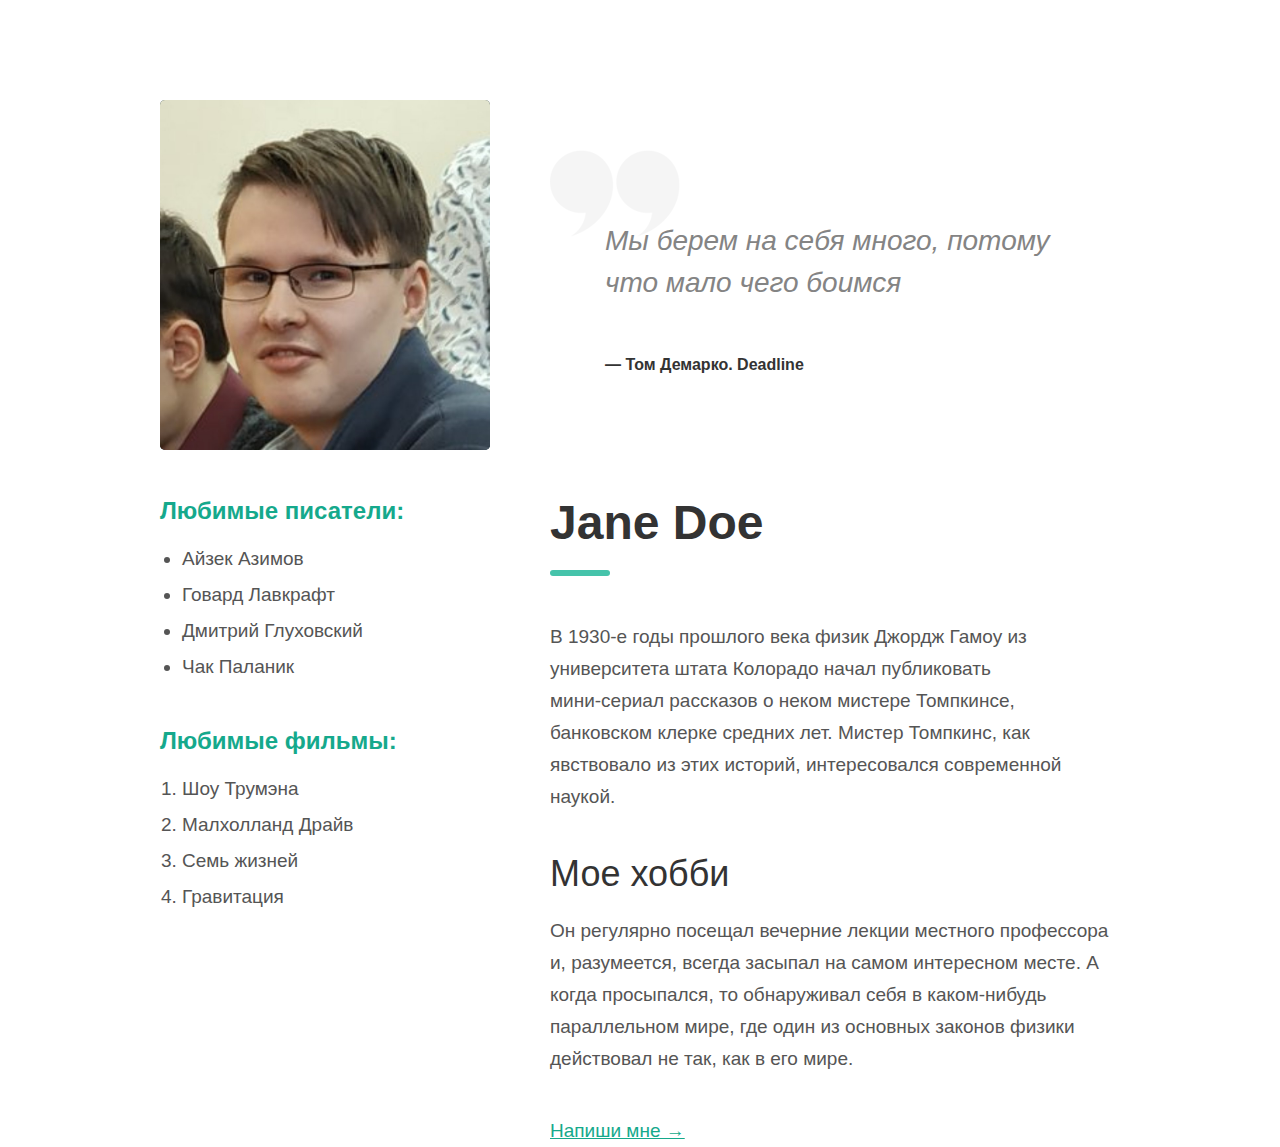
==== Lw5/index.html @ 7409f8b6 "Lw5" ====
<!DOCTYPE html>
<html lang="ru">
  <head>
    <title>index</title>
    <meta charset="utf-8">
    <link rel="stylesheet" href="css/styles.css">
  </head>
  <body>
    <div class="side-left">
      <div class="photo">
        <img alt="Ivan" src="images/ivan.jpg" class="photo">
      </div>
      <div>
        <h2>Любимые писатели:</h2>
        <ul>
          <li>Айзек Азимов</li>
          <li>Говард Лавкрафт</li>
          <li>Дмитрий Глуховский</li>
          <li>Чак Паланик</li>
        </ul>
        <h2>Любимые фильмы:</h2>
        <ol>
          <li>Шоу Трумэна</li>
          <li>Малхолланд Драйв</li>
          <li>Семь жизней</li>
          <li>Гравитация</li>
        </ol>
      </div>    
    </div>
    <div class="side-right">
      <div class="quotes-div">       
        <p class="quotes">
          <img alt="Quotes img" src="images/quotes.png" class="quotes-img">
          Мы берем на себя много, потому что мало чего боимся
        </p>
        <p class="copiright">
          — Том Демарко. Deadline
        </p>
      </div>
      <h1>Jane Doe</h1>
      <div class="line"></div>
      <p>
        В 1930-е годы прошлого века физик Джордж Гамоу из университета штата Колорадо начал публиковать<br> мини-сериал рассказов о неком мистере Томпкинсе, банковском клерке средних лет. Мистер Томпкинс, как явствовало из этих историй, интересовался современной наукой.   
      </p>
      <h1 class="special-title">Мое хобби</h1>
      <p>
        Он регулярно посещал вечерние лекции местного профессора и, разумеется, всегда засыпал на самом интересном месте. 
        А когда просыпался, то обнаруживал себя в каком-нибудь параллельном мире, где один из основных законов физики действовал не так, как в его мире. 
      </p>
      <a href="https://vk.com/mukiva">Напиши мне →</a>
    </div>
  </body>
</html>
---- Lw5/css/styles.css ----
html
{
    background: #fff
}

body
{
    margin: 0 auto;
    height: 1000px;
    width: 960px;
    background: #fff;
    padding: 100px 20px 0px 20px;
}

.side-left 
{
    float: left;
    max-width: 330px;
    margin: 0 60px 0 0;
}

.side-left div
{
     margin: 0 0 45px 0;    
}

.side-right
{
    margin: 50px 0 0 0;
    float: right;
    width: 570px;
}

.side-right > div
{
    margin-bottom: 45px;
}

h2
{
    color: #15a98c;
    font: 24px/32px sans-serif, arial;
    font-weight: 600;
    margin-bottom: -5px;    
}

.side-right > h1
{
  font-size: 48px;
  color: #333333;
  font-family: sans-serif;
  font-weight: 700;
  margin-bottom: 20px;
}

ul, ol
{
    width: 330px;
    margin-bottom: 40px;
    padding: 0 0 0 22px;
    color: #555555;
    font: 19px/36px georgia, arial;
}

.quotes
{
    max-width: 500px;
    font: 28px/42px georgia, arial;
    font-style: italic;
    color: #848484;
    padding: 70px 0 0 55px;
    position: relative;
}

.quotes-img
{
    position: absolute;
    left: 0;
    top: 0; 
}

.photo
{
    width: 330px;
    height: 350px;
    border-radius: 5px;
    background-color: #132d36;
}

.copiright
{
    color: #333333;
    padding: 0 0 0 55px;
    font: 16px/42px sans-serif, arial;
    font-weight: 600;
}

p
{
    margin: 0;
    margin-bottom: 40px; 
    color: #555555;
    font: 19px/32px Georgia, arial;
}

.line
{
   width: 60px;
   height: 6px;
   border-radius: 3px;
   background-color: #45c3aa;       
}

.quotes-div
{
    height: 300px;
}

.side-right > .special-title
{
    font-size: 36px;
    line-height: 42px;
    color: #333333;
    font-weight: 400;
}

a
{
    color: #15a98b;
    font: 19px/32px georgia, arial;
}
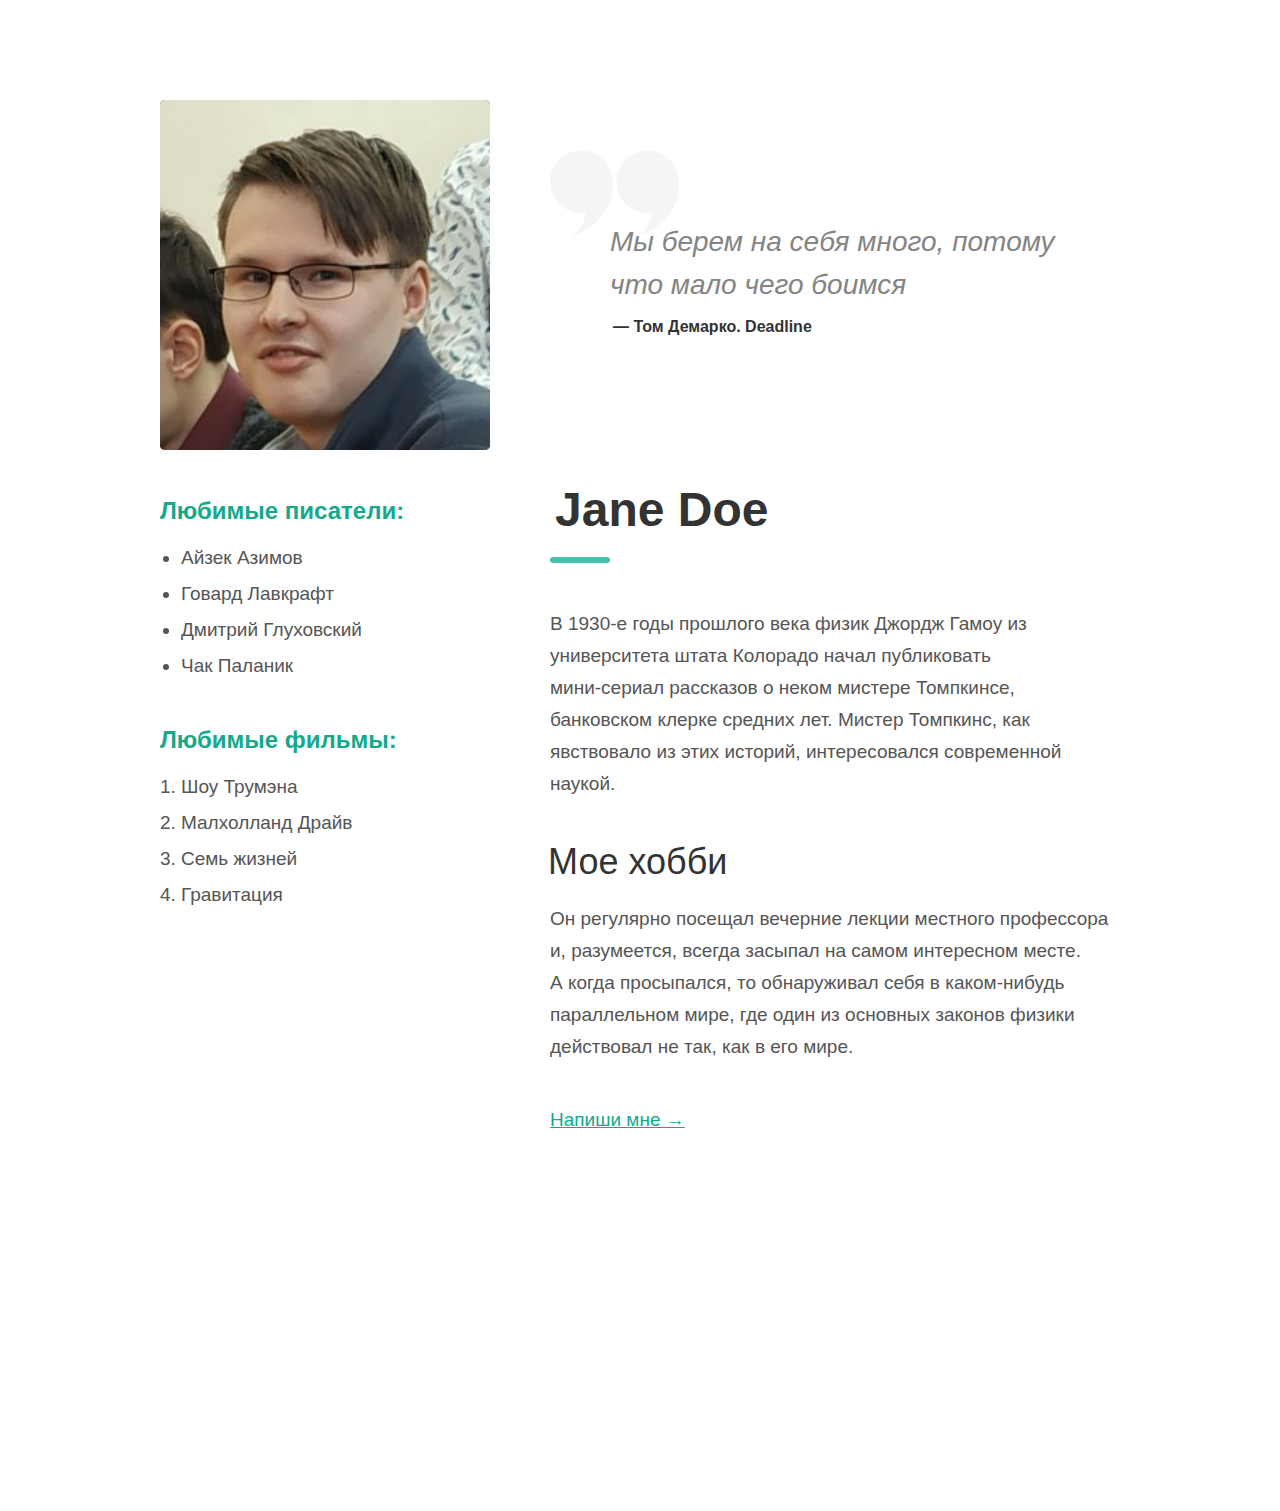
==== commit e514e953: "Lw5" ====
--- a/Lw5/index.html
+++ b/Lw5/index.html
@@ -4,13 +4,24 @@
     <title>index</title>
     <meta charset="utf-8">
     <link rel="stylesheet" href="css/styles.css">
+    <link rel="stylesheet" href="https://fonts.google.com/specimen/Open+Sans">
   </head>
   <body>
-    <div class="side-left">
+    <div class="head-info">
       <div class="photo">
         <img alt="Ivan" src="images/ivan.jpg" class="photo">
       </div>
-      <div>
+      <div class="quotes-div">       
+        <p class="quotes">
+        <img alt="Quotes img" src="images/quotes.png" class="quotes-img">
+          Мы берем на себя много, потому что мало чего боимся
+        </p>
+        <p class="copiright">
+          — Том Демарко. Deadline
+        </p>
+      </div>
+    </div>
+    <div class="side-left">
         <h2>Любимые писатели:</h2>
         <ul>
           <li>Айзек Азимов</li>
@@ -25,26 +36,16 @@
           <li>Семь жизней</li>
           <li>Гравитация</li>
         </ol>
-      </div>    
-    </div>
+    </div>    
     <div class="side-right">
-      <div class="quotes-div">       
-        <p class="quotes">
-          <img alt="Quotes img" src="images/quotes.png" class="quotes-img">
-          Мы берем на себя много, потому что мало чего боимся
-        </p>
-        <p class="copiright">
-          — Том Демарко. Deadline
-        </p>
-      </div>
       <h1>Jane Doe</h1>
-      <div class="line"></div>
+      <span></span>
       <p>
         В 1930-е годы прошлого века физик Джордж Гамоу из университета штата Колорадо начал публиковать<br> мини-сериал рассказов о неком мистере Томпкинсе, банковском клерке средних лет. Мистер Томпкинс, как явствовало из этих историй, интересовался современной наукой.   
       </p>
       <h1 class="special-title">Мое хобби</h1>
       <p>
-        Он регулярно посещал вечерние лекции местного профессора и, разумеется, всегда засыпал на самом интересном месте. 
+        Он регулярно посещал вечерние лекции местного профессора и, разумеется, всегда засыпал на самом интересном месте.<br> 
         А когда просыпался, то обнаруживал себя в каком-нибудь параллельном мире, где один из основных законов физики действовал не так, как в его мире. 
       </p>
       <a href="https://vk.com/mukiva">Напиши мне →</a>
--- a/Lw5/css/styles.css
+++ b/Lw5/css/styles.css
@@ -12,10 +12,21 @@
     padding: 100px 20px 0px 20px;
 }
 
-.side-left 
+.head-info
 {
+    display: flex;
+    flex-direction: row;
+    width: 100%;
+    height: 350px;
+    margin-bottom: 61px
+}
+.side-left
+{
+    display: flex;
+    flex-direction: column;
     float: left;
     max-width: 330px;
+    height: 100%;
     margin: 0 60px 0 0;
 }
 
@@ -26,7 +37,9 @@
 
 .side-right
 {
-    margin: 50px 0 0 0;
+    display: flex;
+    flex-direction: column;
+    margin: -29px 0 0 0;
     float: right;
     width: 570px;
 }
@@ -36,28 +49,35 @@
     margin-bottom: 45px;
 }
 
+.side-right > p
+{
+    margin: 0 0 41px 0;
+}
+
 h2
 {
     color: #15a98c;
-    font: 24px/32px sans-serif, arial;
+    font: 24px/0px Open Sans, arial;
     font-weight: 600;
-    margin-bottom: -5px;    
+    margin: 0 0 10px 0;    
 }
 
 .side-right > h1
 {
-  font-size: 48px;
   color: #333333;
-  font-family: sans-serif;
+  font-family: Open Sans, arial;
+  font: 48px Open Sans, arial;
+  margin: 0 0 20px 0;
   font-weight: 700;
-  margin-bottom: 20px;
+  padding-left: 5px;
 }
 
 ul, ol
 {
     width: 330px;
-    margin-bottom: 40px;
-    padding: 0 0 0 22px;
+    float: left;
+    margin-bottom: 56px;
+    padding: 0 0 0 21px;
     color: #555555;
     font: 19px/36px georgia, arial;
 }
@@ -65,18 +85,18 @@
 .quotes
 {
     max-width: 500px;
-    font: 28px/42px georgia, arial;
+    font: 28px/43px georgia, arial;
     font-style: italic;
     color: #848484;
-    padding: 70px 0 0 55px;
-    position: relative;
+    padding: 70px 0 0 60px;
+    
 }
 
 .quotes-img
 {
     position: absolute;
     left: 0;
-    top: 0; 
+    top: 0;
 }
 
 .photo
@@ -85,20 +105,21 @@
     height: 350px;
     border-radius: 5px;
     background-color: #132d36;
+    float:  left;
+    margin-right: 60px;
 }
 
 .copiright
 {
     color: #333333;
-    padding: 0 0 0 55px;
-    font: 16px/42px sans-serif, arial;
+    padding: 0 0 0 63px;
+    font: 16px/42px Open Sans, arial;
     font-weight: 600;
 }
 
 p
 {
     margin: 0;
-    margin-bottom: 40px; 
     color: #555555;
     font: 19px/32px Georgia, arial;
 }
@@ -110,10 +131,21 @@
    border-radius: 3px;
    background-color: #45c3aa;       
 }
+span
+{
+    display: block;
+    width: 60px;
+    height: 6px;
+    border-radius: 3px;
+    background-color: #45c3aa;
+    margin-bottom: 45px
+}
 
 .quotes-div
 {
     height: 300px;
+    position: relative;
+    margin-top: 50px;
 }
 
 .side-right > .special-title
@@ -122,6 +154,8 @@
     line-height: 42px;
     color: #333333;
     font-weight: 400;
+    margin-left: -7px;
+    margin-bottom: 16sspx;
 }
 
 a
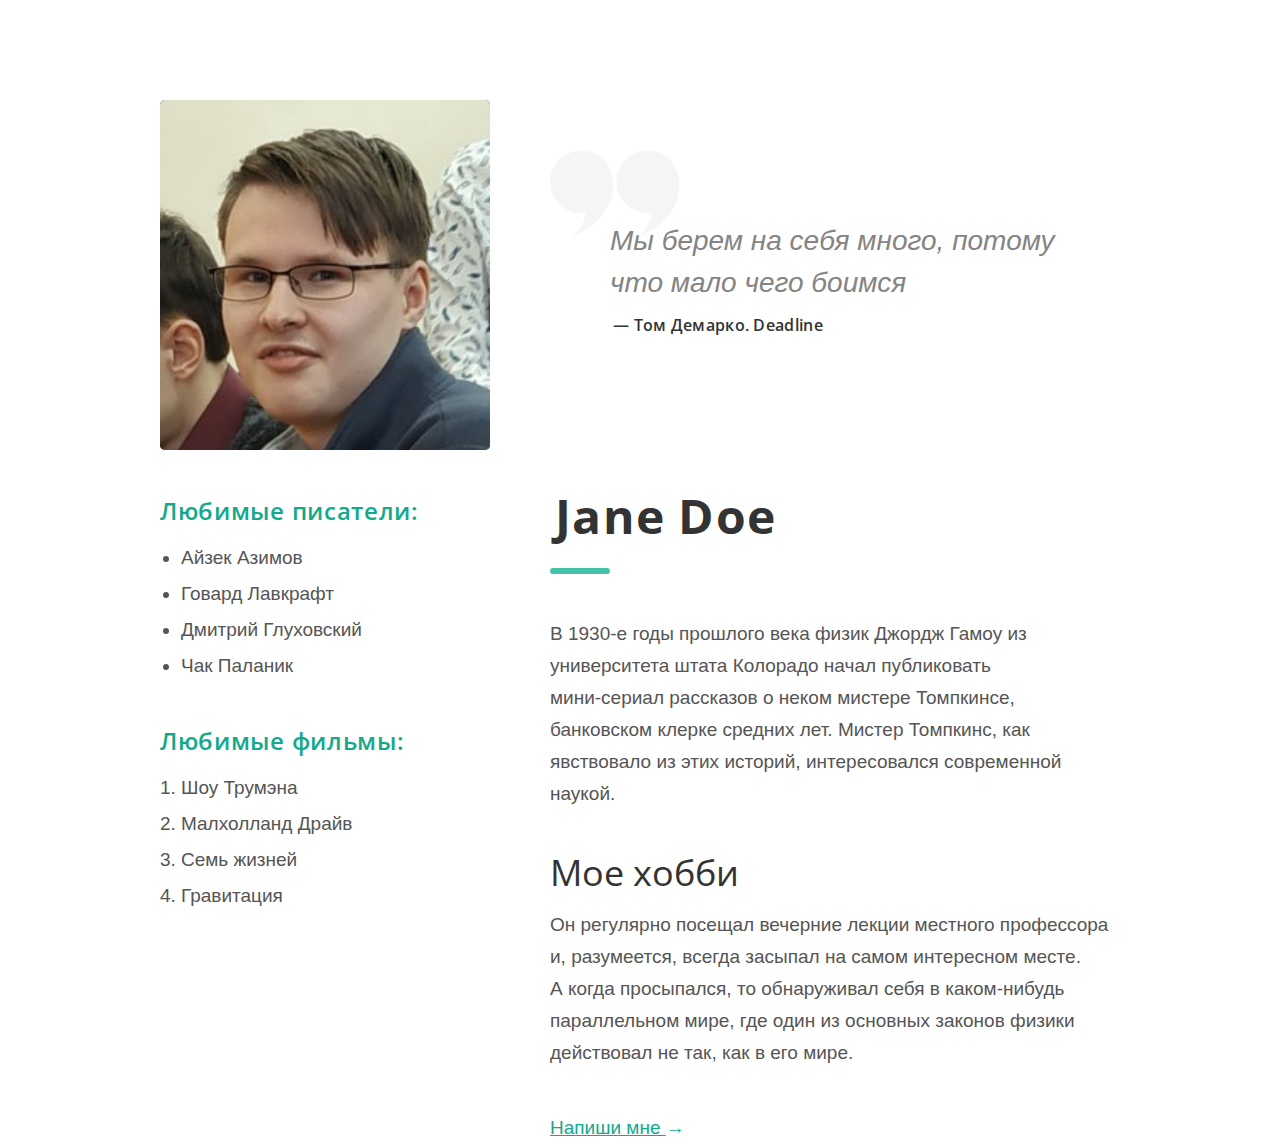
==== commit 69c63c39: "Lw5 fix" ====
--- a/Lw5/index.html
+++ b/Lw5/index.html
@@ -4,14 +4,14 @@
     <title>index</title>
     <meta charset="utf-8">
     <link rel="stylesheet" href="css/styles.css">
-    <link rel="stylesheet" href="https://fonts.google.com/specimen/Open+Sans">
+    <link href="https://fonts.googleapis.com/css?family=Open+Sans&display=swap" rel="stylesheet">
   </head>
   <body>
     <div class="head-info">
       <div class="photo">
         <img alt="Ivan" src="images/ivan.jpg" class="photo">
       </div>
-      <div class="quotes-div">       
+      <div class="quotes-div">
         <p class="quotes">
         <img alt="Quotes img" src="images/quotes.png" class="quotes-img">
           Мы берем на себя много, потому что мало чего боимся
@@ -22,33 +22,33 @@
       </div>
     </div>
     <div class="side-left">
-        <h2>Любимые писатели:</h2>
+        <span>Любимые писатели:</span>
         <ul>
           <li>Айзек Азимов</li>
           <li>Говард Лавкрафт</li>
           <li>Дмитрий Глуховский</li>
           <li>Чак Паланик</li>
         </ul>
-        <h2>Любимые фильмы:</h2>
+        <span>Любимые фильмы:</span>
         <ol>
           <li>Шоу Трумэна</li>
           <li>Малхолланд Драйв</li>
           <li>Семь жизней</li>
           <li>Гравитация</li>
         </ol>
-    </div>    
+    </div>
     <div class="side-right">
       <h1>Jane Doe</h1>
-      <span></span>
+      <hr>
       <p>
-        В 1930-е годы прошлого века физик Джордж Гамоу из университета штата Колорадо начал публиковать<br> мини-сериал рассказов о неком мистере Томпкинсе, банковском клерке средних лет. Мистер Томпкинс, как явствовало из этих историй, интересовался современной наукой.   
+        В 1930-е годы прошлого века физик Джордж Гамоу из университета штата Колорадо начал публиковать<br> мини-сериал рассказов о неком мистере Томпкинсе, банковском клерке средних лет. Мистер Томпкинс, как явствовало из этих историй, интересовался современной наукой.
       </p>
-      <h1 class="special-title">Мое хобби</h1>
+      <span>Мое хобби</span>
       <p>
-        Он регулярно посещал вечерние лекции местного профессора и, разумеется, всегда засыпал на самом интересном месте.<br> 
-        А когда просыпался, то обнаруживал себя в каком-нибудь параллельном мире, где один из основных законов физики действовал не так, как в его мире. 
+        Он регулярно посещал вечерние лекции местного профессора и, разумеется, всегда засыпал на самом интересном месте.<br>
+        А когда просыпался, то обнаруживал себя в каком-нибудь параллельном мире, где один из основных законов физики действовал не так, как в его мире.
       </p>
-      <a href="https://vk.com/mukiva">Напиши мне →</a>
+      <a href="https://vk.com/mukiva">Напиши мне <span> →</span></a>
     </div>
   </body>
-</html>+</html>
--- a/Lw5/css/styles.css
+++ b/Lw5/css/styles.css
@@ -18,7 +18,7 @@
     flex-direction: row;
     width: 100%;
     height: 350px;
-    margin-bottom: 61px
+    margin-bottom: 33px
 }
 .side-left
 {
@@ -26,20 +26,20 @@
     flex-direction: column;
     float: left;
     max-width: 330px;
-    height: 100%;
     margin: 0 60px 0 0;
+    padding: 12px 0 0 0;
 }
 
 .side-left div
 {
-     margin: 0 0 45px 0;    
+     margin: 0 0 45px 0;
 }
 
 .side-right
 {
     display: flex;
     flex-direction: column;
-    margin: -29px 0 0 0;
+    margin: 0 0 0 0;
     float: right;
     width: 570px;
 }
@@ -51,32 +51,44 @@
 
 .side-right > p
 {
-    margin: 0 0 41px 0;
+    margin: 0 0 42px 0;
 }
 
-h2
+.side-left > span
 {
     color: #15a98c;
-    font: 24px/0px Open Sans, arial;
+    font: 24px/32px "Open Sans", arial;
     font-weight: 600;
-    margin: 0 0 10px 0;    
+    margin: 0 0 0 0;
+    letter-spacing: 0.70px;
 }
 
 .side-right > h1
 {
   color: #333333;
-  font-family: Open Sans, arial;
-  font: 48px Open Sans, arial;
+  font-family: "Open Sans", arial;
+  font: 48px "Open Sans", arial;
   margin: 0 0 20px 0;
   font-weight: 700;
   padding-left: 5px;
+  letter-spacing: 1.3px;
+}
+
+.side-right > span
+{
+  font-size: 36px;
+  line-height: 42px;
+  color: #333333;
+  font-family: "Open Sans";
+  font-weight: 400;
+  margin: 0 0 15px 0;
 }
 
 ul, ol
 {
     width: 330px;
     float: left;
-    margin-bottom: 56px;
+    margin: 13px 0 41px 0;
     padding: 0 0 0 21px;
     color: #555555;
     font: 19px/36px georgia, arial;
@@ -85,11 +97,11 @@
 .quotes
 {
     max-width: 500px;
-    font: 28px/43px georgia, arial;
+    font: 28px/42px georgia, arial;
     font-style: italic;
     color: #848484;
     padding: 70px 0 0 60px;
-    
+
 }
 
 .quotes-img
@@ -113,8 +125,9 @@
 {
     color: #333333;
     padding: 0 0 0 63px;
-    font: 16px/42px Open Sans, arial;
+    font: 16px/42px "Open Sans", arial;
     font-weight: 600;
+    letter-spacing: 0.3px;
 }
 
 p
@@ -129,16 +142,17 @@
    width: 60px;
    height: 6px;
    border-radius: 3px;
-   background-color: #45c3aa;       
+   background-color: #45c3aa;
 }
-span
+hr
 {
     display: block;
     width: 60px;
     height: 6px;
     border-radius: 3px;
     background-color: #45c3aa;
-    margin-bottom: 45px
+    margin: 0 0 44px 0;
+    border-style: none;
 }
 
 .quotes-div
@@ -148,24 +162,15 @@
     margin-top: 50px;
 }
 
-.side-right > .special-title
-{
-    font-size: 36px;
-    line-height: 42px;
-    color: #333333;
-    font-weight: 400;
-    margin-left: -7px;
-    margin-bottom: 16sspx;
-}
-
 a
 {
     color: #15a98b;
     font: 19px/32px georgia, arial;
 }
 
-   
-    
-    
-    
-
+a > span
+{
+    display: inline-block;
+    text-decoration: none;
+    margin-top: 1px
+}
